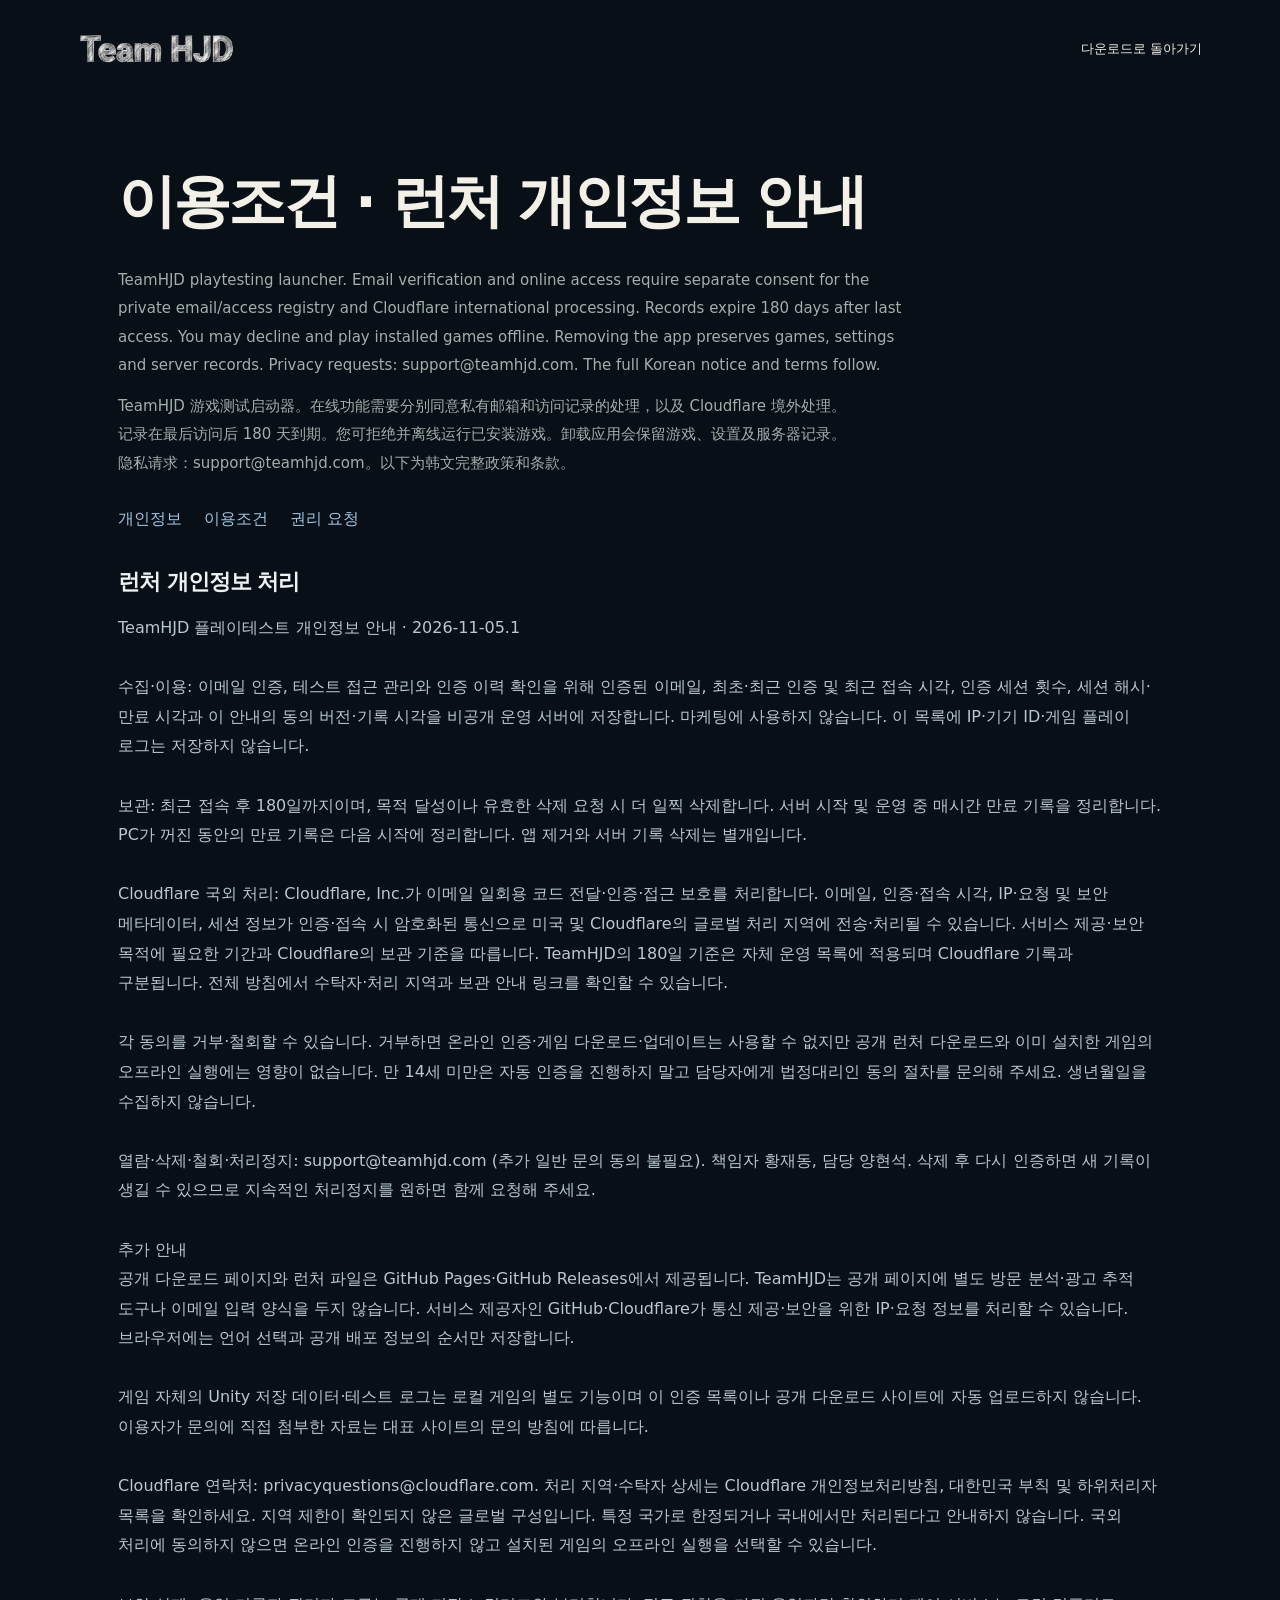
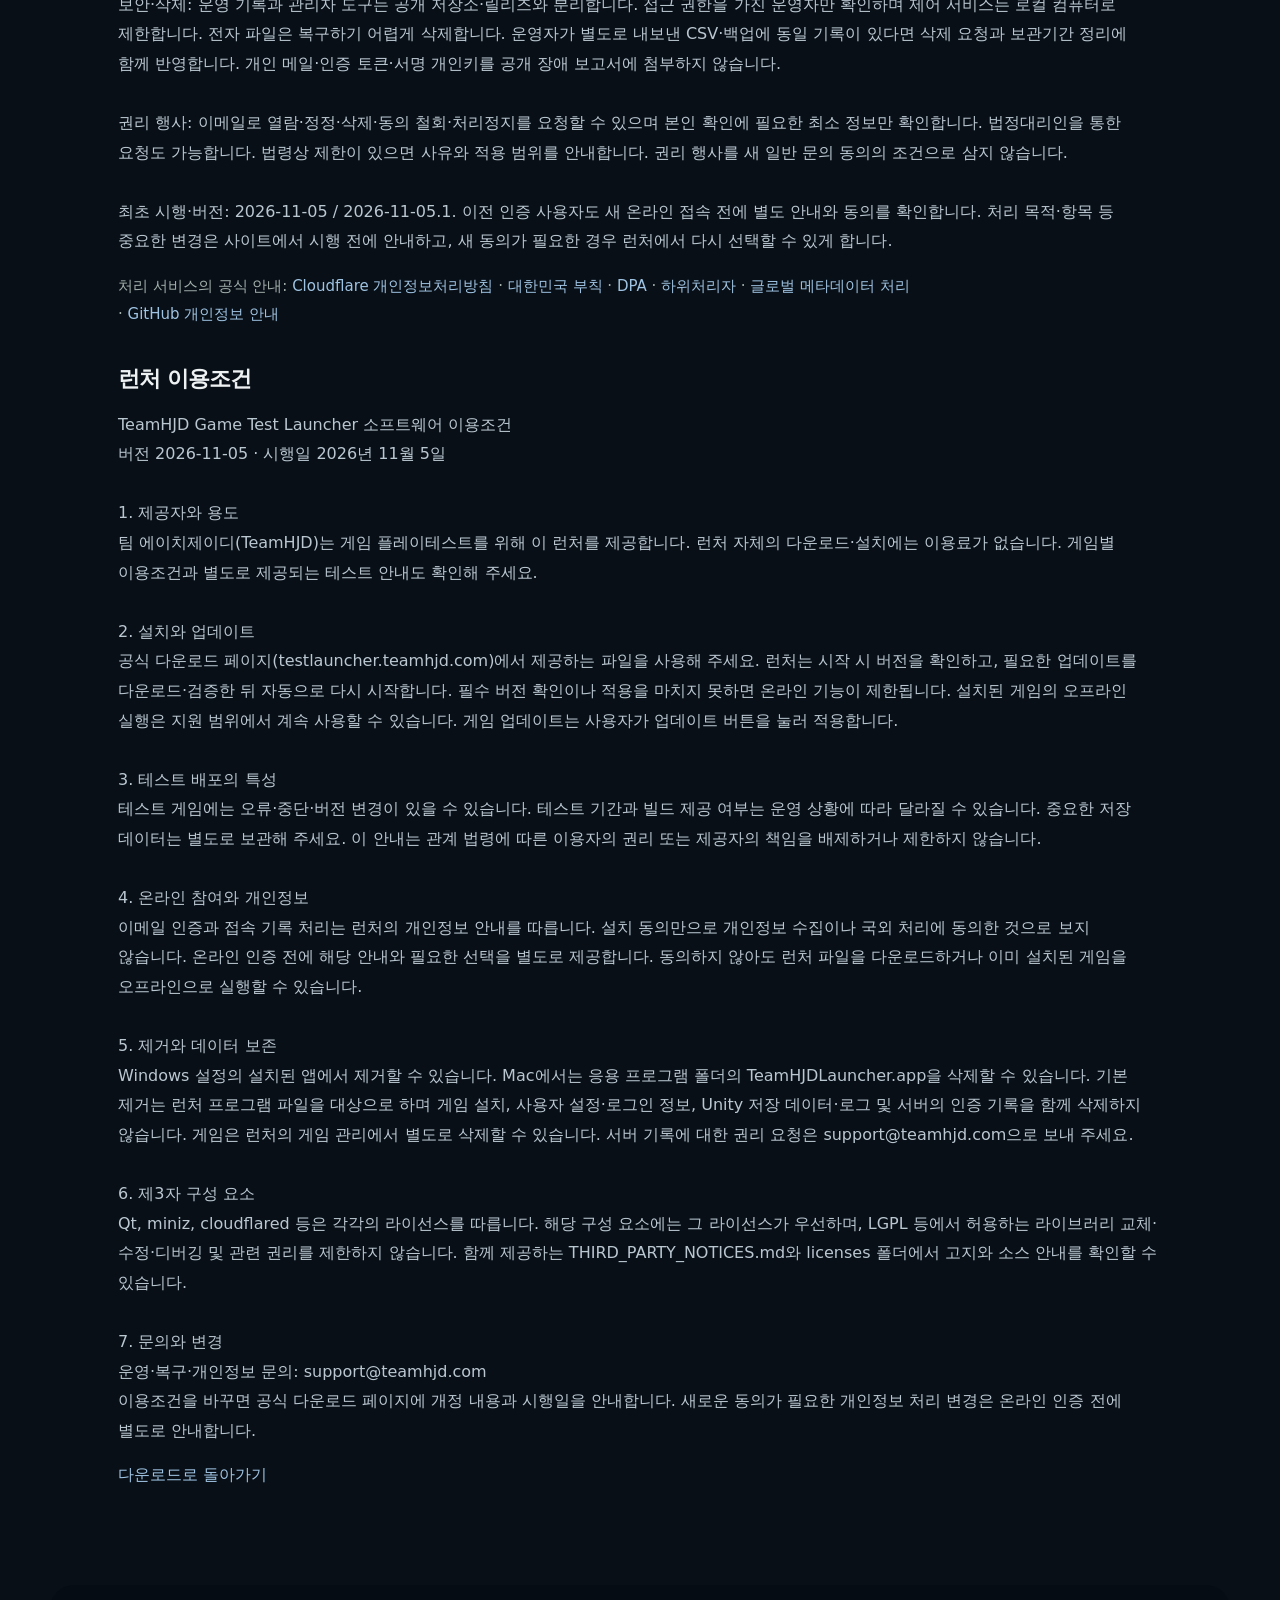
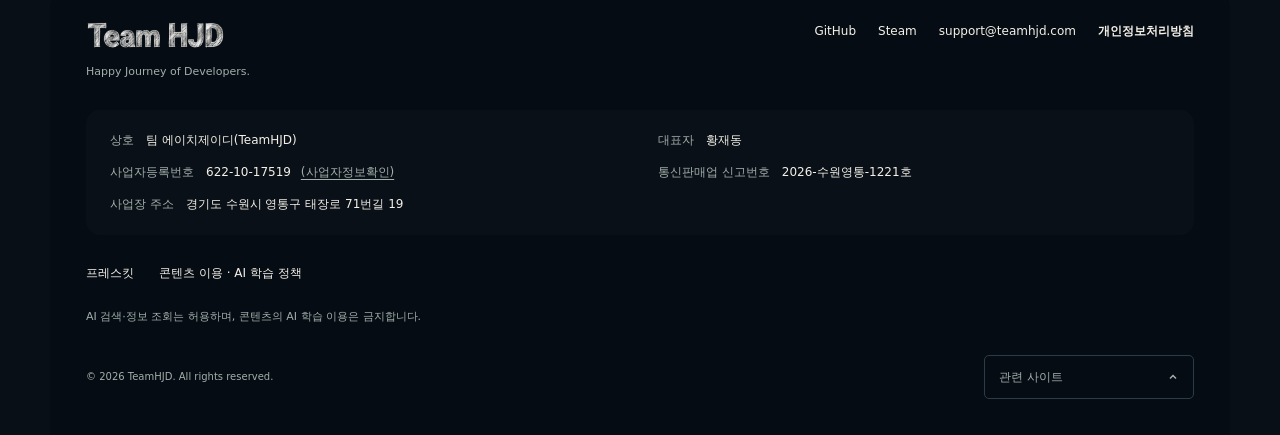
==== website/privacy.html @ 06f8c221 "Publish signed installer feed and setup download site for v0.2.0" ====
<!doctype html>
<html lang="ko"><head><meta charset="utf-8"><meta name="viewport" content="width=device-width,initial-scale=1"><meta name="robots" content="noindex,nofollow"><meta name="referrer" content="no-referrer"><meta http-equiv="Content-Security-Policy" content="default-src 'self'; style-src 'self'; img-src 'self'; base-uri 'none'; form-action 'none'"><title>이용조건 · 런처 개인정보 안내 — TeamHJD</title><link rel="stylesheet" href="styles.css?v=3f28259a296e"><link rel="icon" href="assets/favicons/v1/launcher/favicon.ico"></head><body>
<header class="shell header"><a class="wordmark" href="https://teamhjd.com/"><img src="assets/teamhjd-wordmark.png" alt="TeamHJD" width="486" height="98"></a><a class="public-home" href="index.html">다운로드로 돌아가기</a></header>
<main class="shell legal-page"><h1>이용조건 · 런처 개인정보 안내</h1>
<p class="details" lang="en">TeamHJD playtesting launcher. Email verification and online access require separate consent for the private email/access registry and Cloudflare international processing. Records expire 180 days after last access. You may decline and play installed games offline. Removing the app preserves games, settings and server records. Privacy requests: support@teamhjd.com. The full Korean notice and terms follow.</p>
<p class="details" lang="zh-CN">TeamHJD 游戏测试启动器。在线功能需要分别同意私有邮箱和访问记录的处理，以及 Cloudflare 境外处理。记录在最后访问后 180 天到期。您可拒绝并离线运行已安装游戏。卸载应用会保留游戏、设置及服务器记录。隐私请求：support@teamhjd.com。以下为韩文完整政策和条款。</p>
<nav class="policy-navigation"><a href="#privacy">개인정보</a><a href="#terms">이용조건</a><a href="mailto:support@teamhjd.com">권리 요청</a></nav>
<section id="privacy"><h2>런처 개인정보 처리</h2><pre class="legal-text">TeamHJD 플레이테스트 개인정보 안내 · 2026-11-05.1

수집·이용: 이메일 인증, 테스트 접근 관리와 인증 이력 확인을 위해 인증된 이메일, 최초·최근 인증 및 최근 접속 시각, 인증 세션 횟수, 세션 해시·만료 시각과 이 안내의 동의 버전·기록 시각을 비공개 운영 서버에 저장합니다. 마케팅에 사용하지 않습니다. 이 목록에 IP·기기 ID·게임 플레이 로그는 저장하지 않습니다.

보관: 최근 접속 후 180일까지이며, 목적 달성이나 유효한 삭제 요청 시 더 일찍 삭제합니다. 서버 시작 및 운영 중 매시간 만료 기록을 정리합니다. PC가 꺼진 동안의 만료 기록은 다음 시작에 정리합니다. 앱 제거와 서버 기록 삭제는 별개입니다.

Cloudflare 국외 처리: Cloudflare, Inc.가 이메일 일회용 코드 전달·인증·접근 보호를 처리합니다. 이메일, 인증·접속 시각, IP·요청 및 보안 메타데이터, 세션 정보가 인증·접속 시 암호화된 통신으로 미국 및 Cloudflare의 글로벌 처리 지역에 전송·처리될 수 있습니다. 서비스 제공·보안 목적에 필요한 기간과 Cloudflare의 보관 기준을 따릅니다. TeamHJD의 180일 기준은 자체 운영 목록에 적용되며 Cloudflare 기록과 구분됩니다. 전체 방침에서 수탁자·처리 지역과 보관 안내 링크를 확인할 수 있습니다.

각 동의를 거부·철회할 수 있습니다. 거부하면 온라인 인증·게임 다운로드·업데이트는 사용할 수 없지만 공개 런처 다운로드와 이미 설치한 게임의 오프라인 실행에는 영향이 없습니다. 만 14세 미만은 자동 인증을 진행하지 말고 담당자에게 법정대리인 동의 절차를 문의해 주세요. 생년월일을 수집하지 않습니다.

열람·삭제·철회·처리정지: support@teamhjd.com (추가 일반 문의 동의 불필요). 책임자 황재동, 담당 양현석. 삭제 후 다시 인증하면 새 기록이 생길 수 있으므로 지속적인 처리정지를 원하면 함께 요청해 주세요.

추가 안내
공개 다운로드 페이지와 런처 파일은 GitHub Pages·GitHub Releases에서 제공됩니다. TeamHJD는 공개 페이지에 별도 방문 분석·광고 추적 도구나 이메일 입력 양식을 두지 않습니다. 서비스 제공자인 GitHub·Cloudflare가 통신 제공·보안을 위한 IP·요청 정보를 처리할 수 있습니다. 브라우저에는 언어 선택과 공개 배포 정보의 순서만 저장합니다.

게임 자체의 Unity 저장 데이터·테스트 로그는 로컬 게임의 별도 기능이며 이 인증 목록이나 공개 다운로드 사이트에 자동 업로드하지 않습니다. 이용자가 문의에 직접 첨부한 자료는 대표 사이트의 문의 방침에 따릅니다.

Cloudflare 연락처: privacyquestions@cloudflare.com. 처리 지역·수탁자 상세는 Cloudflare 개인정보처리방침, 대한민국 부칙 및 하위처리자 목록을 확인하세요. 지역 제한이 확인되지 않은 글로벌 구성입니다. 특정 국가로 한정되거나 국내에서만 처리된다고 안내하지 않습니다. 국외 처리에 동의하지 않으면 온라인 인증을 진행하지 않고 설치된 게임의 오프라인 실행을 선택할 수 있습니다.

보안·삭제: 운영 기록과 관리자 도구는 공개 저장소·릴리즈와 분리합니다. 접근 권한을 가진 운영자만 확인하며 제어 서비스는 로컬 컴퓨터로 제한합니다. 전자 파일은 복구하기 어렵게 삭제합니다. 운영자가 별도로 내보낸 CSV·백업에 동일 기록이 있다면 삭제 요청과 보관기간 정리에 함께 반영합니다. 개인 메일·인증 토큰·서명 개인키를 공개 장애 보고서에 첨부하지 않습니다.

권리 행사: 이메일로 열람·정정·삭제·동의 철회·처리정지를 요청할 수 있으며 본인 확인에 필요한 최소 정보만 확인합니다. 법정대리인을 통한 요청도 가능합니다. 법령상 제한이 있으면 사유와 적용 범위를 안내합니다. 권리 행사를 새 일반 문의 동의의 조건으로 삼지 않습니다.

최초 시행·버전: 2026-11-05 / 2026-11-05.1. 이전 인증 사용자도 새 온라인 접속 전에 별도 안내와 동의를 확인합니다. 처리 목적·항목 등 중요한 변경은 사이트에서 시행 전에 안내하고, 새 동의가 필요한 경우 런처에서 다시 선택할 수 있게 합니다.
</pre>
<p class="details">처리 서비스의 공식 안내: <a href="https://www.cloudflare.com/privacypolicy/">Cloudflare 개인정보처리방침</a> · <a href="https://www.cloudflare.com/privacypolicy/southkorea-addendum/">대한민국 부칙</a> · <a href="https://www.cloudflare.com/cloudflare-customer-dpa/">DPA</a> · <a href="https://www.cloudflare.com/privacypolicy/subprocessors/">하위처리자</a> · <a href="https://developers.cloudflare.com/data-localization/metadata-boundary/">글로벌 메타데이터 처리</a> · <a href="https://docs.github.com/en/site-policy/privacy-policies/github-general-privacy-statement">GitHub 개인정보 안내</a></p></section>
<section id="terms"><h2>런처 이용조건</h2><pre class="legal-text">TeamHJD Game Test Launcher 소프트웨어 이용조건
버전 2026-11-05 · 시행일 2026년 11월 5일

1. 제공자와 용도
팀 에이치제이디(TeamHJD)는 게임 플레이테스트를 위해 이 런처를 제공합니다. 런처 자체의 다운로드·설치에는 이용료가 없습니다. 게임별 이용조건과 별도로 제공되는 테스트 안내도 확인해 주세요.

2. 설치와 업데이트
공식 다운로드 페이지(testlauncher.teamhjd.com)에서 제공하는 파일을 사용해 주세요. 런처는 시작 시 버전을 확인하고, 필요한 업데이트를 다운로드·검증한 뒤 자동으로 다시 시작합니다. 필수 버전 확인이나 적용을 마치지 못하면 온라인 기능이 제한됩니다. 설치된 게임의 오프라인 실행은 지원 범위에서 계속 사용할 수 있습니다. 게임 업데이트는 사용자가 업데이트 버튼을 눌러 적용합니다.

3. 테스트 배포의 특성
테스트 게임에는 오류·중단·버전 변경이 있을 수 있습니다. 테스트 기간과 빌드 제공 여부는 운영 상황에 따라 달라질 수 있습니다. 중요한 저장 데이터는 별도로 보관해 주세요. 이 안내는 관계 법령에 따른 이용자의 권리 또는 제공자의 책임을 배제하거나 제한하지 않습니다.

4. 온라인 참여와 개인정보
이메일 인증과 접속 기록 처리는 런처의 개인정보 안내를 따릅니다. 설치 동의만으로 개인정보 수집이나 국외 처리에 동의한 것으로 보지 않습니다. 온라인 인증 전에 해당 안내와 필요한 선택을 별도로 제공합니다. 동의하지 않아도 런처 파일을 다운로드하거나 이미 설치된 게임을 오프라인으로 실행할 수 있습니다.

5. 제거와 데이터 보존
Windows 설정의 설치된 앱에서 제거할 수 있습니다. Mac에서는 응용 프로그램 폴더의 TeamHJDLauncher.app을 삭제할 수 있습니다. 기본 제거는 런처 프로그램 파일을 대상으로 하며 게임 설치, 사용자 설정·로그인 정보, Unity 저장 데이터·로그 및 서버의 인증 기록을 함께 삭제하지 않습니다. 게임은 런처의 게임 관리에서 별도로 삭제할 수 있습니다. 서버 기록에 대한 권리 요청은 support@teamhjd.com으로 보내 주세요.

6. 제3자 구성 요소
Qt, miniz, cloudflared 등은 각각의 라이선스를 따릅니다. 해당 구성 요소에는 그 라이선스가 우선하며, LGPL 등에서 허용하는 라이브러리 교체·수정·디버깅 및 관련 권리를 제한하지 않습니다. 함께 제공하는 THIRD_PARTY_NOTICES.md와 licenses 폴더에서 고지와 소스 안내를 확인할 수 있습니다.

7. 문의와 변경
운영·복구·개인정보 문의: support@teamhjd.com
이용조건을 바꾸면 공식 다운로드 페이지에 개정 내용과 시행일을 안내합니다. 새로운 동의가 필요한 개인정보 처리 변경은 온라인 인증 전에 별도로 안내합니다.
</pre></section>
<p><a href="index.html">다운로드로 돌아가기</a></p></main>
  <footer class="shell footer">
    <div class="footer-brand"><a class="wordmark" href="https://teamhjd.com/#home"><img src="assets/teamhjd-wordmark.png" width="486" height="98" alt="TeamHJD"></a><p class="footer-tagline">Happy Journey of Developers.</p></div>
    <nav class="footer-links" aria-label="하단 메뉴"><a href="https://github.com/Team-HJD-21">GitHub</a><a href="https://store.steampowered.com/app/4336820/The_Developer/">Steam</a><a href="https://teamhjd.com/privacy/index.html#email">support@teamhjd.com</a><a class="footer-privacy" href="https://teamhjd.com/privacy/index.html" data-i18n="privacy">개인정보처리방침</a></nav>
    <dl class="footer-business">
      <div><dt class="footer-name-label" data-i18n="businessName">상호</dt><dd lang="ko">팀 에이치제이디(TeamHJD)</dd></div>
      <div><dt class="footer-owner-label" data-i18n="businessOwner">대표자</dt><dd class="footer-owner-value" data-i18n="ownerValue">황재동</dd></div>
      <div><dt class="footer-registration-label" data-i18n="businessRegistration">사업자등록번호</dt><dd>622-10-17519 <a class="business-info-link" href="https://www.ftc.go.kr/bizCommPop.do?wrkr_no=6221017519" target="_blank" rel="noopener noreferrer" data-i18n="businessVerify">(사업자정보확인)</a></dd></div>
      <div><dt class="footer-commerce-label" data-i18n="businessCommerce">통신판매업 신고번호</dt><dd>2026-수원영통-1221호</dd></div>
      <div><dt class="footer-address-label" data-i18n="businessAddress">사업장 주소</dt><dd lang="ko">경기도 수원시 영통구 태장로 71번길 19</dd></div>
    </dl>
    <div class="footer-policy"><a class="footer-press" href="https://teamhjd.com/press/index.html" data-i18n="press">프레스킷</a><a class="footer-content-policy" href="https://teamhjd.com/content-policy/index.html" data-i18n="contentPolicy">콘텐츠 이용 · AI 학습 정책</a><p class="ai-policy-short" data-i18n="aiPolicy">AI 검색·정보 조회는 허용하며, 콘텐츠의 AI 학습 이용은 금지합니다.</p></div>
    <small class="footer-copyright">© 2026 TeamHJD. All rights reserved.</small>
    <details class="related-sites" id="related-sites">
      <summary><span class="related-sites-label" data-i18n="related">관련 사이트</span><svg class="related-sites-chevron" viewBox="0 0 12 12" fill="none" stroke="currentColor" stroke-width="1.5" aria-hidden="true"><path d="m3 4.5 3 3 3-3"/></svg></summary>
      <ul><li><a class="team-docs-link" href="https://docs.teamhjd.com/" target="_blank" rel="noopener noreferrer" data-i18n="teamDocs">팀 개발 문서</a></li><li><a class="testlauncher-link" href="https://testlauncher.teamhjd.com/" target="_blank" rel="noopener noreferrer">Game Test Launcher</a></li><li><a class="threadle-link" href="https://threadle.teamhjd.com/" target="_blank" rel="noopener noreferrer">Threadle</a></li><li><a class="pixelpin-link" href="https://pixelpin.teamhjd.com/" target="_blank" rel="noopener noreferrer">PixelPin</a></li><li><a class="gambungi-notes-link" href="https://tech.teamhjd.com/" target="_blank" rel="noopener noreferrer">겜붕이의 노트</a></li></ul>
    </details>
  </footer>
</body></html>
---- website/styles.css ----
@charset "UTF-8";
/* Shared format: team-hjd-site 434e60024be1c53d3a508628553b867e7ff13a4e. */
:root{color-scheme:dark;--bg:#080f17;--surface:#13202c;--ink:#f3f0e8;--muted:#a2afab;--line:#2c3b48;--accent:#d9eea6;--max:1180px}
*{box-sizing:border-box}[hidden]{display:none!important}
body{margin:0;min-height:100vh;min-height:100svh;display:flex;flex-direction:column;background:var(--bg);color:var(--ink);font-family:Pretendard,"Noto Sans KR",system-ui,-apple-system,sans-serif;line-height:1.7;word-break:keep-all}
a{color:inherit;text-decoration:none}a:hover{color:var(--accent)}a:focus-visible,button:focus-visible{outline:2px solid var(--accent);outline-offset:6px}::selection{background:var(--accent);color:var(--bg)}
.shell{width:100%;max-width:var(--max);margin-left:auto;margin-right:auto;padding-left:28px;padding-right:28px}
.skip-link{position:absolute;top:12px;left:20px;padding:10px 16px;background:var(--accent);color:var(--bg);transform:translateY(-200%);z-index:20}.skip-link:focus{transform:none}
.header{min-height:98px;padding-top:20px;padding-bottom:20px;display:flex;align-items:center;justify-content:space-between;gap:24px;position:relative;z-index:12}
.wordmark{display:inline-flex;align-items:center;flex-shrink:0}.wordmark img{display:block;width:158px;height:auto}.public-home{margin-left:auto;font-size:13px}
.language-switcher{position:relative;z-index:10;font-size:13px;flex-shrink:0}.language-switcher summary{display:flex;align-items:center;gap:9px;min-height:44px;padding:8px 2px;color:var(--muted);cursor:pointer;list-style:none;transition:color .15s}.language-switcher summary::-webkit-details-marker{display:none}.language-switcher summary:hover,.language-switcher[open] summary{color:var(--accent)}
.language-globe{width:17px;height:17px}.language-chevron{width:12px;height:12px;margin-left:2px;transition:transform .15s}.language-switcher[open] .language-chevron{transform:rotate(180deg)}
.language-list{position:absolute;right:0;top:calc(100% + 8px);width:180px;margin:0;padding:6px;list-style:none;background:var(--surface);border:1px solid var(--line);border-radius:10px;box-shadow:0 12px 32px #0005;z-index:1;pointer-events:auto}.language-list button{display:flex;justify-content:space-between;align-items:center;gap:20px;width:100%;min-height:44px;padding:10px 12px;border:0;border-radius:5px;background:transparent;color:var(--ink);font:inherit;cursor:pointer;text-align:left;touch-action:manipulation}.language-list button:hover{background:#d9eea60b}.language-list button[aria-pressed="true"]{background:#d9eea612;color:var(--accent)}.language-list small{font-size:10px;letter-spacing:1px;color:var(--muted)}.language-list button[aria-pressed="true"] small{color:var(--accent)}.language-switcher summary:focus-visible,.language-list button:focus-visible{outline:2px solid var(--accent);outline-offset:3px}
main.shell{flex:1;max-width:1100px;padding-top:65px;padding-bottom:80px;overflow-wrap:anywhere}
h1{font-size:clamp(37px,4.5vw,60px);letter-spacing:-3px;line-height:1.35;font-weight:650;margin:0 0 25px}h2{font-size:28px;line-height:1.3;font-weight:650;letter-spacing:-1px;margin:0}
.description{max-width:800px;font-size:18px;color:var(--muted);margin:0}.details{max-width:800px;font-size:15px;line-height:1.9;color:var(--muted);margin:12px 0 0}.release-info{display:flex;align-items:center;gap:12px;color:var(--muted);font-size:12px;margin:20px 0 0}#release-version{color:var(--accent)}#release-date:before{content:"·";margin-right:12px}
.download-grid{display:grid;grid-template-columns:1fr 1fr;gap:22px;margin-top:32px}.download-card{min-width:0;display:flex;flex-direction:column;border-radius:22px;background:var(--surface);padding:32px}.platform-requirement{font-size:13px;color:var(--muted);margin:8px 0 26px}
.download-button{display:flex;align-items:center;justify-content:space-between;gap:24px;min-height:50px;padding:13px 23px;border:1px solid transparent;border-radius:5px;background:var(--accent);color:var(--bg);font-size:14px;font-weight:700;transition:background-color .18s ease,box-shadow .18s ease,transform .18s ease}.download-button:hover{background:#e6f5c4;color:var(--bg);transform:translateY(-2px);box-shadow:0 8px 24px #0003}.download-button:active{transform:translateY(1px);background:#c9df94}.download-button:focus-visible{box-shadow:0 0 0 5px #d9eea61a}.download-card>.download-button,.mac-buttons{margin-top:auto}.mac-buttons{display:grid;grid-template-columns:1fr 1fr;gap:10px}.secondary{background:transparent;color:var(--accent);border-color:var(--line)}.secondary:hover{background:#d9eea615;color:var(--accent)}.secondary:active{background:#243b43}
.run-hint{font-size:14px;margin:20px 0 0}.collection-notice{font-size:12px;line-height:1.8;color:var(--muted);margin:7px 0 0}
.faq{margin-top:32px;padding:32px;background:#ffffff03;border-radius:22px}.faq-intro,.faq-trust{max-width:850px;font-size:14px;line-height:1.9;color:var(--muted);margin:16px 0 0}.faq-trust{margin-top:7px;font-size:12px}.faq-list{display:grid;gap:12px;margin-top:24px}.faq-item{border-radius:16px;background:var(--surface);transition:background-color .18s ease,box-shadow .18s ease}.faq-item summary{display:flex;align-items:center;gap:20px;min-height:64px;padding:20px 24px;cursor:pointer;list-style:none;border-radius:16px}.faq-item summary::-webkit-details-marker{display:none}.faq-item summary::marker{content:""}.faq-platform{flex:0 0 76px;font-size:11px;letter-spacing:.2px;color:var(--muted)}.faq-question{flex:1;min-width:0;font-size:15px;line-height:1.7;font-weight:600}
.disclosure-chevron,.related-sites-chevron{display:block;width:12px;height:12px;flex:0 0 12px;transition:transform .18s ease}.faq-item[open]{background:#1b2d3a}.faq-item[open] .disclosure-chevron{transform:rotate(180deg)}.faq-item:focus-within{outline:2px solid var(--accent);outline-offset:4px}.faq-item summary:focus-visible{outline:none}.faq-item summary:active{background:#d9eea610}
.faq-answer{padding:0 24px 24px 120px;font-size:14px;line-height:1.9}.faq-answer ol{margin:0;padding-left:22px}.faq-answer li{padding-left:4px;margin-bottom:10px}.faq-answer li::marker{color:var(--accent);font-weight:600}.faq-answer p{margin:0 0 12px}.faq-answer .faq-note{color:var(--muted);font-size:12px;margin-top:15px}.faq-source{display:inline-flex;align-items:center;min-height:44px;padding:4px 8px;border-radius:8px;color:var(--accent);font-size:12px;transition:background-color .18s ease,color .18s ease}.faq-answer .faq-source{margin:4px 0 0 -8px}.faq-source:hover{background:#d9eea615;color:var(--ink)}
.footer{display:grid;grid-template-columns:minmax(0,1fr) auto;align-items:start;background:#060c13;border-radius:24px 24px 0 0;padding:36px;gap:28px 36px}.footer .footer-brand{display:block;margin:0}.footer .wordmark img{width:140px}.footer .footer-tagline{display:block;margin:5px 0 0;font-size:11px;color:var(--muted)}.footer .footer-links{display:flex;align-items:center;flex-wrap:wrap;justify-content:flex-end;gap:12px 22px;margin:0;font-size:12px;font-weight:400;max-width:100%;overflow-wrap:anywhere}
.footer-business{grid-column:1/-1;display:grid;grid-template-columns:repeat(2,minmax(0,1fr));background:#ffffff04;border-radius:14px;padding:20px 24px;gap:12px 36px;margin:0;font-size:12px;line-height:1.7}.footer-business>div{display:flex;flex-wrap:wrap;gap:4px 12px;min-width:0}.footer-business dt{color:var(--muted)}.footer-business dd{margin:0;overflow-wrap:anywhere;word-break:normal}.business-info-link{margin-left:6px;color:var(--muted);text-decoration:underline;text-underline-offset:3px;white-space:nowrap}.business-info-link:hover{color:var(--accent)}
.footer-policy{grid-column:1/-1;display:flex;flex-wrap:wrap;gap:25px;font-size:12px}.footer .footer-policy p{display:block;flex:0 0 100%;width:100%;margin:0;font-size:11px;color:var(--muted)}.footer .footer-copyright{grid-column:1;margin:0;width:auto;font-size:10px;color:var(--muted);align-self:center}
.related-sites{position:relative;grid-column:2;justify-self:end;width:210px;max-width:100%;z-index:10;font-size:12px;color:var(--muted)}.related-sites summary{display:flex;align-items:center;justify-content:space-between;gap:20px;min-height:44px;padding:9px 14px;border:1px solid var(--line);border-radius:5px;cursor:pointer;list-style:none}.related-sites summary::-webkit-details-marker{display:none}.related-sites summary:hover,.related-sites[open] summary{color:var(--accent);border-color:var(--accent)}.related-sites-chevron{transform:rotate(180deg)}.related-sites[open] .related-sites-chevron{transform:rotate(0deg)}.related-sites ul{position:absolute;bottom:calc(100% + 8px);right:0;width:100%;margin:0;padding:6px;list-style:none;background:var(--surface);border:1px solid var(--line);border-radius:6px;box-shadow:0 8px 24px #0005}.related-sites a{display:flex;align-items:center;justify-content:space-between;gap:10px;min-height:44px;padding:10px;color:var(--ink);border-radius:3px;transition:background-color .18s ease,box-shadow .18s ease,transform .18s ease}.related-sites a:hover{color:var(--accent);background:#d9eea615}.related-sites summary:focus-visible{outline:2px solid var(--accent);outline-offset:3px}.footer .footer-privacy{font-weight:650;color:var(--ink)}
html[lang="en"] h1{font-size:clamp(35px,4vw,54px);letter-spacing:-2px}html[lang="zh-CN"] h1{letter-spacing:0}html[lang="zh-CN"] body{word-break:normal}
@media(hover:hover){.faq-item:hover{background:#1b2d3a;box-shadow:0 8px 24px #0002}}
@media(max-width:900px){.mac-buttons{grid-template-columns:1fr}}
@media(max-width:600px){.shell{padding-left:22px;padding-right:22px}.header{min-height:80px;padding-top:18px;padding-bottom:18px;gap:14px;flex-wrap:wrap}.wordmark img{width:132px}.public-home{font-size:12px}.header .wordmark{order:0}.language-switcher{margin-left:auto}main.shell{padding-top:38px;padding-bottom:55px}h1,html[lang="en"] h1{font-size:36px;letter-spacing:-1.5px}.description{font-size:16px}.download-grid{grid-template-columns:1fr;gap:20px;margin-top:28px}.download-card{padding:24px 20px;border-radius:18px}.mac-buttons{grid-template-columns:1fr 1fr}.faq{padding:24px 20px;margin-top:20px;border-radius:18px}.faq-item summary{gap:10px;flex-wrap:wrap;padding:18px 20px}.faq-platform{flex:0 0 calc(100% - 22px)}.faq-question{flex-basis:calc(100% - 22px);order:2;font-size:14px}.faq-item summary .disclosure-chevron{margin-left:auto;order:3}.faq-answer{padding:0 20px 20px}.faq-answer ol{padding-left:20px}.footer{grid-template-columns:minmax(0,1fr);gap:20px;padding:28px 22px;border-radius:22px 22px 0 0}.footer .footer-links{justify-content:flex-start;gap:12px 20px}.footer-business{grid-template-columns:minmax(0,1fr);padding:18px;gap:14px}.footer-policy,.related-sites,.footer .footer-copyright{grid-column:1}.related-sites{justify-self:start}}
@media(max-width:380px){.mac-buttons{grid-template-columns:1fr}.public-home{order:3;flex-basis:100%;margin:0}.header .language-switcher{order:2}.header .wordmark{order:1}}
@media(prefers-reduced-motion:reduce){.download-button,.faq-item,.faq-source,.related-sites a{transition:none;transform:none}.language-chevron,.related-sites-chevron,.disclosure-chevron{transition:none}}

.legal-page {padding-bottom:48px}.legal-page section {margin-top:36px}.legal-page h2 {font-size:22px;color:#eef1f2}.legal-text {white-space:pre-wrap;font:inherit;line-height:1.85;color:#bac7d1;overflow-wrap:anywhere}.policy-navigation {display:flex;flex-wrap:wrap;gap:22px;margin:28px 0}.legal-page a {color:#9fc3e2}
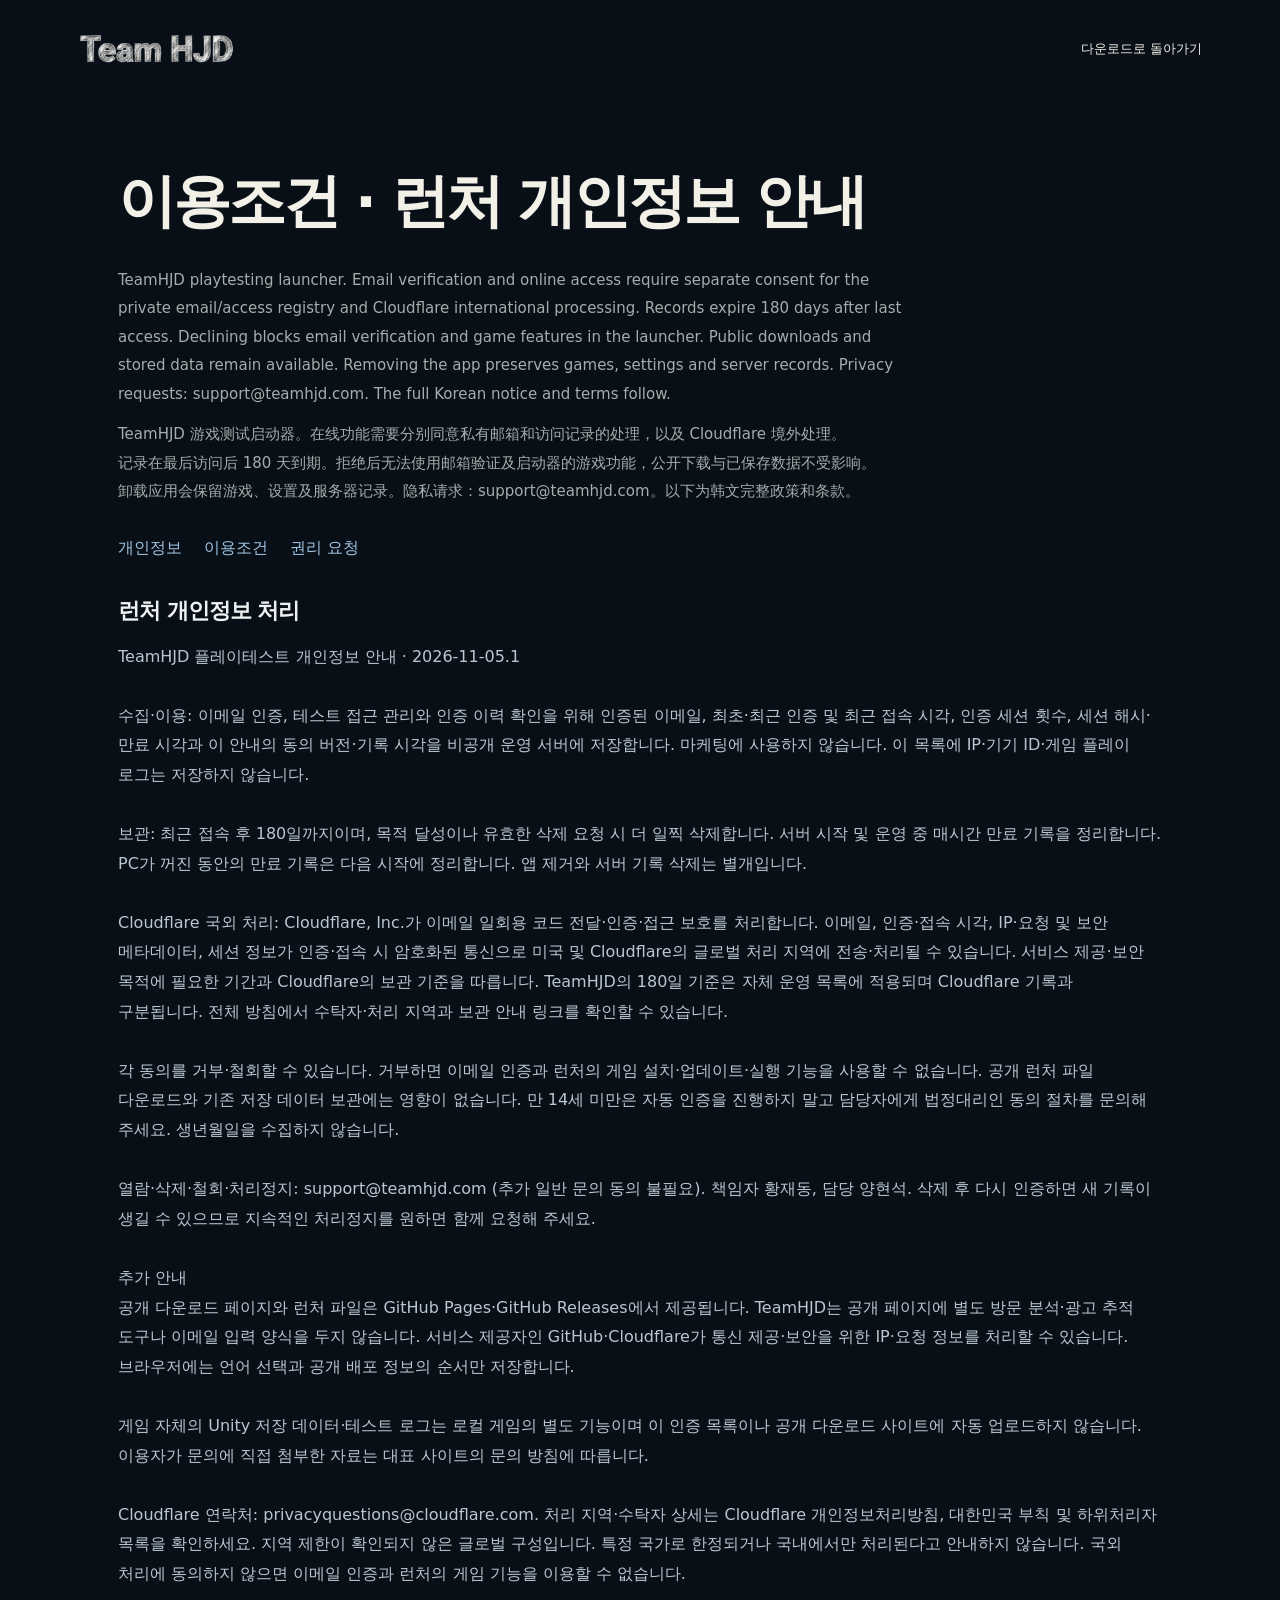
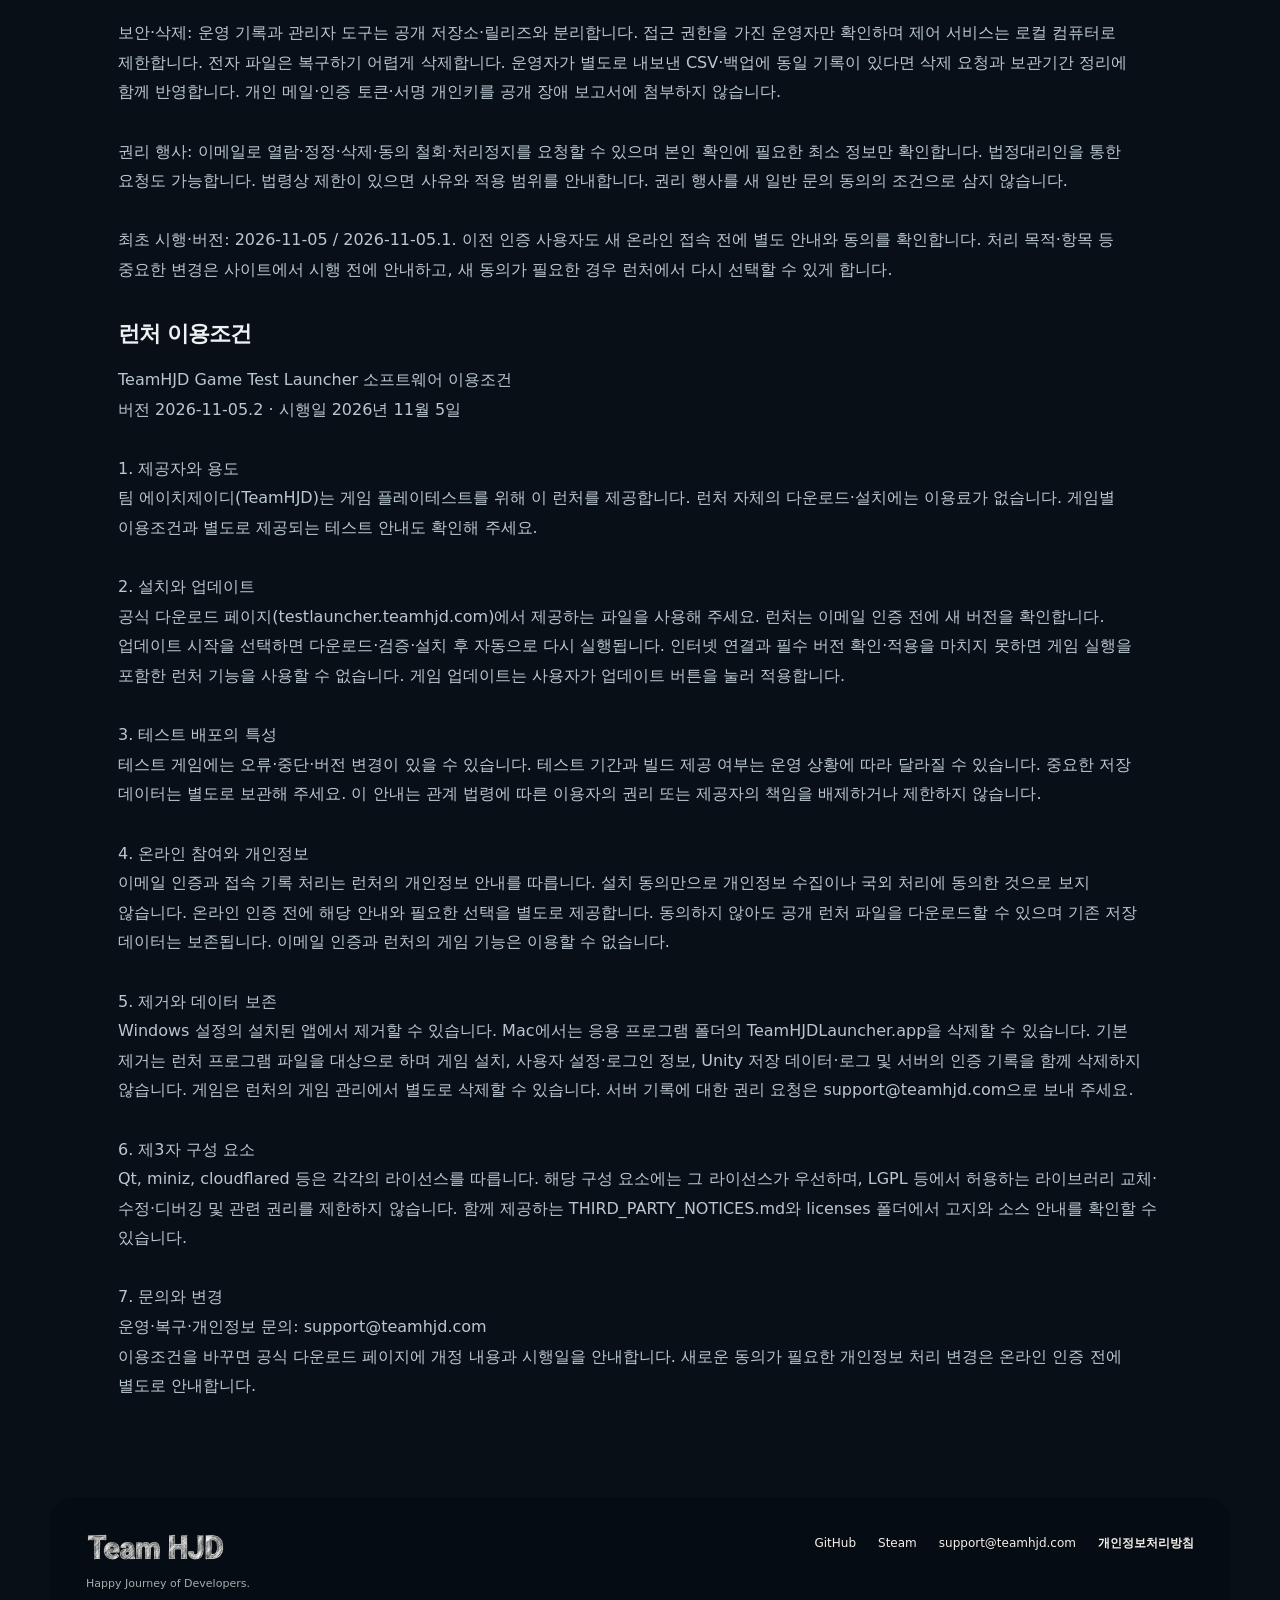
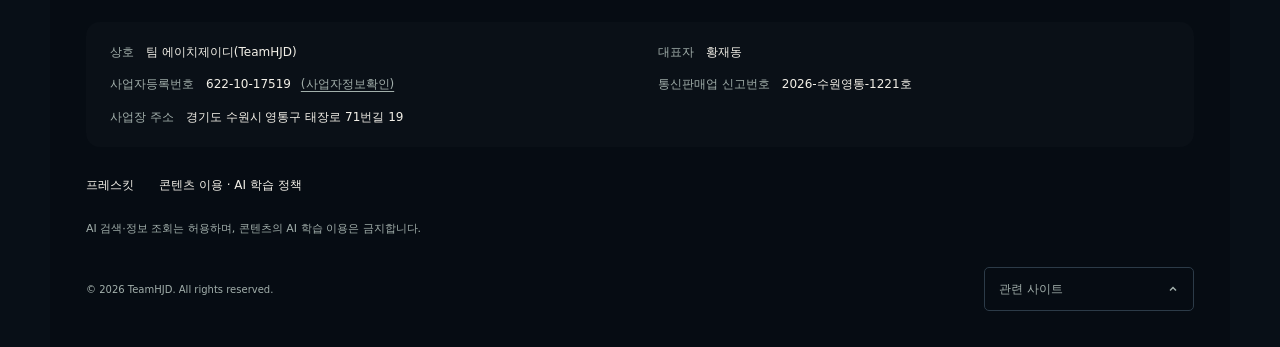
==== commit 72a6bfd1: "Require update approval and connectivity; fix exited installer parent identity" ====
--- a/website/privacy.html
+++ b/website/privacy.html
@@ -1,9 +1,9 @@
 <!doctype html>
-<html lang="ko"><head><meta charset="utf-8"><meta name="viewport" content="width=device-width,initial-scale=1"><meta name="robots" content="noindex,nofollow"><meta name="referrer" content="no-referrer"><meta http-equiv="Content-Security-Policy" content="default-src 'self'; style-src 'self'; img-src 'self'; base-uri 'none'; form-action 'none'"><title>이용조건 · 런처 개인정보 안내 — TeamHJD</title><link rel="stylesheet" href="styles.css?v=3f28259a296e"><link rel="icon" href="assets/favicons/v1/launcher/favicon.ico"></head><body>
+<html lang="ko"><head><meta charset="utf-8"><meta name="viewport" content="width=device-width,initial-scale=1"><meta name="robots" content="noindex,nofollow"><meta name="referrer" content="no-referrer"><meta http-equiv="Content-Security-Policy" content="default-src 'self'; style-src 'self'; img-src 'self'; base-uri 'none'; form-action 'none'"><title>이용조건 · 런처 개인정보 안내 — TeamHJD</title><link rel="stylesheet" href="styles.css?v=dc9a35fb83fb"><link rel="icon" href="assets/favicons/v1/launcher/favicon.ico"></head><body>
 <header class="shell header"><a class="wordmark" href="https://teamhjd.com/"><img src="assets/teamhjd-wordmark.png" alt="TeamHJD" width="486" height="98"></a><a class="public-home" href="index.html">다운로드로 돌아가기</a></header>
 <main class="shell legal-page"><h1>이용조건 · 런처 개인정보 안내</h1>
-<p class="details" lang="en">TeamHJD playtesting launcher. Email verification and online access require separate consent for the private email/access registry and Cloudflare international processing. Records expire 180 days after last access. You may decline and play installed games offline. Removing the app preserves games, settings and server records. Privacy requests: support@teamhjd.com. The full Korean notice and terms follow.</p>
-<p class="details" lang="zh-CN">TeamHJD 游戏测试启动器。在线功能需要分别同意私有邮箱和访问记录的处理，以及 Cloudflare 境外处理。记录在最后访问后 180 天到期。您可拒绝并离线运行已安装游戏。卸载应用会保留游戏、设置及服务器记录。隐私请求：support@teamhjd.com。以下为韩文完整政策和条款。</p>
+<p class="details" lang="en">TeamHJD playtesting launcher. Email verification and online access require separate consent for the private email/access registry and Cloudflare international processing. Records expire 180 days after last access. Declining blocks email verification and game features in the launcher. Public downloads and stored data remain available. Removing the app preserves games, settings and server records. Privacy requests: support@teamhjd.com. The full Korean notice and terms follow.</p>
+<p class="details" lang="zh-CN">TeamHJD 游戏测试启动器。在线功能需要分别同意私有邮箱和访问记录的处理，以及 Cloudflare 境外处理。记录在最后访问后 180 天到期。拒绝后无法使用邮箱验证及启动器的游戏功能，公开下载与已保存数据不受影响。卸载应用会保留游戏、设置及服务器记录。隐私请求：support@teamhjd.com。以下为韩文完整政策和条款。</p>
 <nav class="policy-navigation"><a href="#privacy">개인정보</a><a href="#terms">이용조건</a><a href="mailto:support@teamhjd.com">권리 요청</a></nav>
 <section id="privacy"><h2>런처 개인정보 처리</h2><pre class="legal-text">TeamHJD 플레이테스트 개인정보 안내 · 2026-11-05.1
 
@@ -13,7 +13,7 @@
 
 Cloudflare 국외 처리: Cloudflare, Inc.가 이메일 일회용 코드 전달·인증·접근 보호를 처리합니다. 이메일, 인증·접속 시각, IP·요청 및 보안 메타데이터, 세션 정보가 인증·접속 시 암호화된 통신으로 미국 및 Cloudflare의 글로벌 처리 지역에 전송·처리될 수 있습니다. 서비스 제공·보안 목적에 필요한 기간과 Cloudflare의 보관 기준을 따릅니다. TeamHJD의 180일 기준은 자체 운영 목록에 적용되며 Cloudflare 기록과 구분됩니다. 전체 방침에서 수탁자·처리 지역과 보관 안내 링크를 확인할 수 있습니다.
 
-각 동의를 거부·철회할 수 있습니다. 거부하면 온라인 인증·게임 다운로드·업데이트는 사용할 수 없지만 공개 런처 다운로드와 이미 설치한 게임의 오프라인 실행에는 영향이 없습니다. 만 14세 미만은 자동 인증을 진행하지 말고 담당자에게 법정대리인 동의 절차를 문의해 주세요. 생년월일을 수집하지 않습니다.
+각 동의를 거부·철회할 수 있습니다. 거부하면 이메일 인증과 런처의 게임 설치·업데이트·실행 기능을 사용할 수 없습니다. 공개 런처 파일 다운로드와 기존 저장 데이터 보관에는 영향이 없습니다. 만 14세 미만은 자동 인증을 진행하지 말고 담당자에게 법정대리인 동의 절차를 문의해 주세요. 생년월일을 수집하지 않습니다.
 
 열람·삭제·철회·처리정지: support@teamhjd.com (추가 일반 문의 동의 불필요). 책임자 황재동, 담당 양현석. 삭제 후 다시 인증하면 새 기록이 생길 수 있으므로 지속적인 처리정지를 원하면 함께 요청해 주세요.
 
@@ -22,29 +22,28 @@
 
 게임 자체의 Unity 저장 데이터·테스트 로그는 로컬 게임의 별도 기능이며 이 인증 목록이나 공개 다운로드 사이트에 자동 업로드하지 않습니다. 이용자가 문의에 직접 첨부한 자료는 대표 사이트의 문의 방침에 따릅니다.
 
-Cloudflare 연락처: privacyquestions@cloudflare.com. 처리 지역·수탁자 상세는 Cloudflare 개인정보처리방침, 대한민국 부칙 및 하위처리자 목록을 확인하세요. 지역 제한이 확인되지 않은 글로벌 구성입니다. 특정 국가로 한정되거나 국내에서만 처리된다고 안내하지 않습니다. 국외 처리에 동의하지 않으면 온라인 인증을 진행하지 않고 설치된 게임의 오프라인 실행을 선택할 수 있습니다.
+Cloudflare 연락처: privacyquestions@cloudflare.com. 처리 지역·수탁자 상세는 Cloudflare 개인정보처리방침, 대한민국 부칙 및 하위처리자 목록을 확인하세요. 지역 제한이 확인되지 않은 글로벌 구성입니다. 특정 국가로 한정되거나 국내에서만 처리된다고 안내하지 않습니다. 국외 처리에 동의하지 않으면 이메일 인증과 런처의 게임 기능을 이용할 수 없습니다.
 
 보안·삭제: 운영 기록과 관리자 도구는 공개 저장소·릴리즈와 분리합니다. 접근 권한을 가진 운영자만 확인하며 제어 서비스는 로컬 컴퓨터로 제한합니다. 전자 파일은 복구하기 어렵게 삭제합니다. 운영자가 별도로 내보낸 CSV·백업에 동일 기록이 있다면 삭제 요청과 보관기간 정리에 함께 반영합니다. 개인 메일·인증 토큰·서명 개인키를 공개 장애 보고서에 첨부하지 않습니다.
 
 권리 행사: 이메일로 열람·정정·삭제·동의 철회·처리정지를 요청할 수 있으며 본인 확인에 필요한 최소 정보만 확인합니다. 법정대리인을 통한 요청도 가능합니다. 법령상 제한이 있으면 사유와 적용 범위를 안내합니다. 권리 행사를 새 일반 문의 동의의 조건으로 삼지 않습니다.
 
 최초 시행·버전: 2026-11-05 / 2026-11-05.1. 이전 인증 사용자도 새 온라인 접속 전에 별도 안내와 동의를 확인합니다. 처리 목적·항목 등 중요한 변경은 사이트에서 시행 전에 안내하고, 새 동의가 필요한 경우 런처에서 다시 선택할 수 있게 합니다.
-</pre>
-<p class="details">처리 서비스의 공식 안내: <a href="https://www.cloudflare.com/privacypolicy/">Cloudflare 개인정보처리방침</a> · <a href="https://www.cloudflare.com/privacypolicy/southkorea-addendum/">대한민국 부칙</a> · <a href="https://www.cloudflare.com/cloudflare-customer-dpa/">DPA</a> · <a href="https://www.cloudflare.com/privacypolicy/subprocessors/">하위처리자</a> · <a href="https://developers.cloudflare.com/data-localization/metadata-boundary/">글로벌 메타데이터 처리</a> · <a href="https://docs.github.com/en/site-policy/privacy-policies/github-general-privacy-statement">GitHub 개인정보 안내</a></p></section>
+</pre></section>
 <section id="terms"><h2>런처 이용조건</h2><pre class="legal-text">TeamHJD Game Test Launcher 소프트웨어 이용조건
-버전 2026-11-05 · 시행일 2026년 11월 5일
+버전 2026-11-05.2 · 시행일 2026년 11월 5일
 
 1. 제공자와 용도
 팀 에이치제이디(TeamHJD)는 게임 플레이테스트를 위해 이 런처를 제공합니다. 런처 자체의 다운로드·설치에는 이용료가 없습니다. 게임별 이용조건과 별도로 제공되는 테스트 안내도 확인해 주세요.
 
 2. 설치와 업데이트
-공식 다운로드 페이지(testlauncher.teamhjd.com)에서 제공하는 파일을 사용해 주세요. 런처는 시작 시 버전을 확인하고, 필요한 업데이트를 다운로드·검증한 뒤 자동으로 다시 시작합니다. 필수 버전 확인이나 적용을 마치지 못하면 온라인 기능이 제한됩니다. 설치된 게임의 오프라인 실행은 지원 범위에서 계속 사용할 수 있습니다. 게임 업데이트는 사용자가 업데이트 버튼을 눌러 적용합니다.
+공식 다운로드 페이지(testlauncher.teamhjd.com)에서 제공하는 파일을 사용해 주세요. 런처는 이메일 인증 전에 새 버전을 확인합니다. 업데이트 시작을 선택하면 다운로드·검증·설치 후 자동으로 다시 실행됩니다. 인터넷 연결과 필수 버전 확인·적용을 마치지 못하면 게임 실행을 포함한 런처 기능을 사용할 수 없습니다. 게임 업데이트는 사용자가 업데이트 버튼을 눌러 적용합니다.
 
 3. 테스트 배포의 특성
 테스트 게임에는 오류·중단·버전 변경이 있을 수 있습니다. 테스트 기간과 빌드 제공 여부는 운영 상황에 따라 달라질 수 있습니다. 중요한 저장 데이터는 별도로 보관해 주세요. 이 안내는 관계 법령에 따른 이용자의 권리 또는 제공자의 책임을 배제하거나 제한하지 않습니다.
 
 4. 온라인 참여와 개인정보
-이메일 인증과 접속 기록 처리는 런처의 개인정보 안내를 따릅니다. 설치 동의만으로 개인정보 수집이나 국외 처리에 동의한 것으로 보지 않습니다. 온라인 인증 전에 해당 안내와 필요한 선택을 별도로 제공합니다. 동의하지 않아도 런처 파일을 다운로드하거나 이미 설치된 게임을 오프라인으로 실행할 수 있습니다.
+이메일 인증과 접속 기록 처리는 런처의 개인정보 안내를 따릅니다. 설치 동의만으로 개인정보 수집이나 국외 처리에 동의한 것으로 보지 않습니다. 온라인 인증 전에 해당 안내와 필요한 선택을 별도로 제공합니다. 동의하지 않아도 공개 런처 파일을 다운로드할 수 있으며 기존 저장 데이터는 보존됩니다. 이메일 인증과 런처의 게임 기능은 이용할 수 없습니다.
 
 5. 제거와 데이터 보존
 Windows 설정의 설치된 앱에서 제거할 수 있습니다. Mac에서는 응용 프로그램 폴더의 TeamHJDLauncher.app을 삭제할 수 있습니다. 기본 제거는 런처 프로그램 파일을 대상으로 하며 게임 설치, 사용자 설정·로그인 정보, Unity 저장 데이터·로그 및 서버의 인증 기록을 함께 삭제하지 않습니다. 게임은 런처의 게임 관리에서 별도로 삭제할 수 있습니다. 서버 기록에 대한 권리 요청은 support@teamhjd.com으로 보내 주세요.
@@ -56,7 +55,7 @@
 운영·복구·개인정보 문의: support@teamhjd.com
 이용조건을 바꾸면 공식 다운로드 페이지에 개정 내용과 시행일을 안내합니다. 새로운 동의가 필요한 개인정보 처리 변경은 온라인 인증 전에 별도로 안내합니다.
 </pre></section>
-<p><a href="index.html">다운로드로 돌아가기</a></p></main>
+</main>
   <footer class="shell footer">
     <div class="footer-brand"><a class="wordmark" href="https://teamhjd.com/#home"><img src="assets/teamhjd-wordmark.png" width="486" height="98" alt="TeamHJD"></a><p class="footer-tagline">Happy Journey of Developers.</p></div>
     <nav class="footer-links" aria-label="하단 메뉴"><a href="https://github.com/Team-HJD-21">GitHub</a><a href="https://store.steampowered.com/app/4336820/The_Developer/">Steam</a><a href="https://teamhjd.com/privacy/index.html#email">support@teamhjd.com</a><a class="footer-privacy" href="https://teamhjd.com/privacy/index.html" data-i18n="privacy">개인정보처리방침</a></nav>
--- a/website/styles.css
+++ b/website/styles.css
@@ -32,3 +32,6 @@
 @media(prefers-reduced-motion:reduce){.download-button,.faq-item,.faq-source,.related-sites a{transition:none;transform:none}.language-chevron,.related-sites-chevron,.disclosure-chevron{transition:none}}
 
 .legal-page {padding-bottom:48px}.legal-page section {margin-top:36px}.legal-page h2 {font-size:22px;color:#eef1f2}.legal-text {white-space:pre-wrap;font:inherit;line-height:1.85;color:#bac7d1;overflow-wrap:anywhere}.policy-navigation {display:flex;flex-wrap:wrap;gap:22px;margin:28px 0}.legal-page a {color:#9fc3e2}
+
+.history-link{margin:20px 0 0;font-size:14px}.history-link a,.history-back,.release-meta a{color:var(--accent);text-decoration:underline;text-underline-offset:4px}.history-back{display:inline-block;margin-bottom:26px;font-size:14px}.release-history{margin-top:40px;max-width:900px}.release-entry{padding:32px 0;border-top:1px solid var(--line);scroll-margin-top:28px}.release-entry h2{font-size:22px;line-height:1.5;overflow-wrap:anywhere}.release-meta{display:flex;flex-wrap:wrap;gap:20px;margin-top:10px;color:var(--muted);font-size:12px}.release-notes{font-size:14px;line-height:1.9;color:var(--muted);overflow-wrap:anywhere;word-break:normal}.release-notes p{margin:20px 0}.release-notes ul{padding-left:22px}.release-notes li{margin:8px 0}.release-notes a{color:var(--accent);text-decoration:underline;text-underline-offset:3px}.release-notes strong{color:var(--ink)}.release-notes code{font:inherit;color:var(--ink)}
+@media(max-width:600px){.release-entry{padding:26px 0}.release-entry h2{font-size:19px}.release-history{margin-top:30px}}
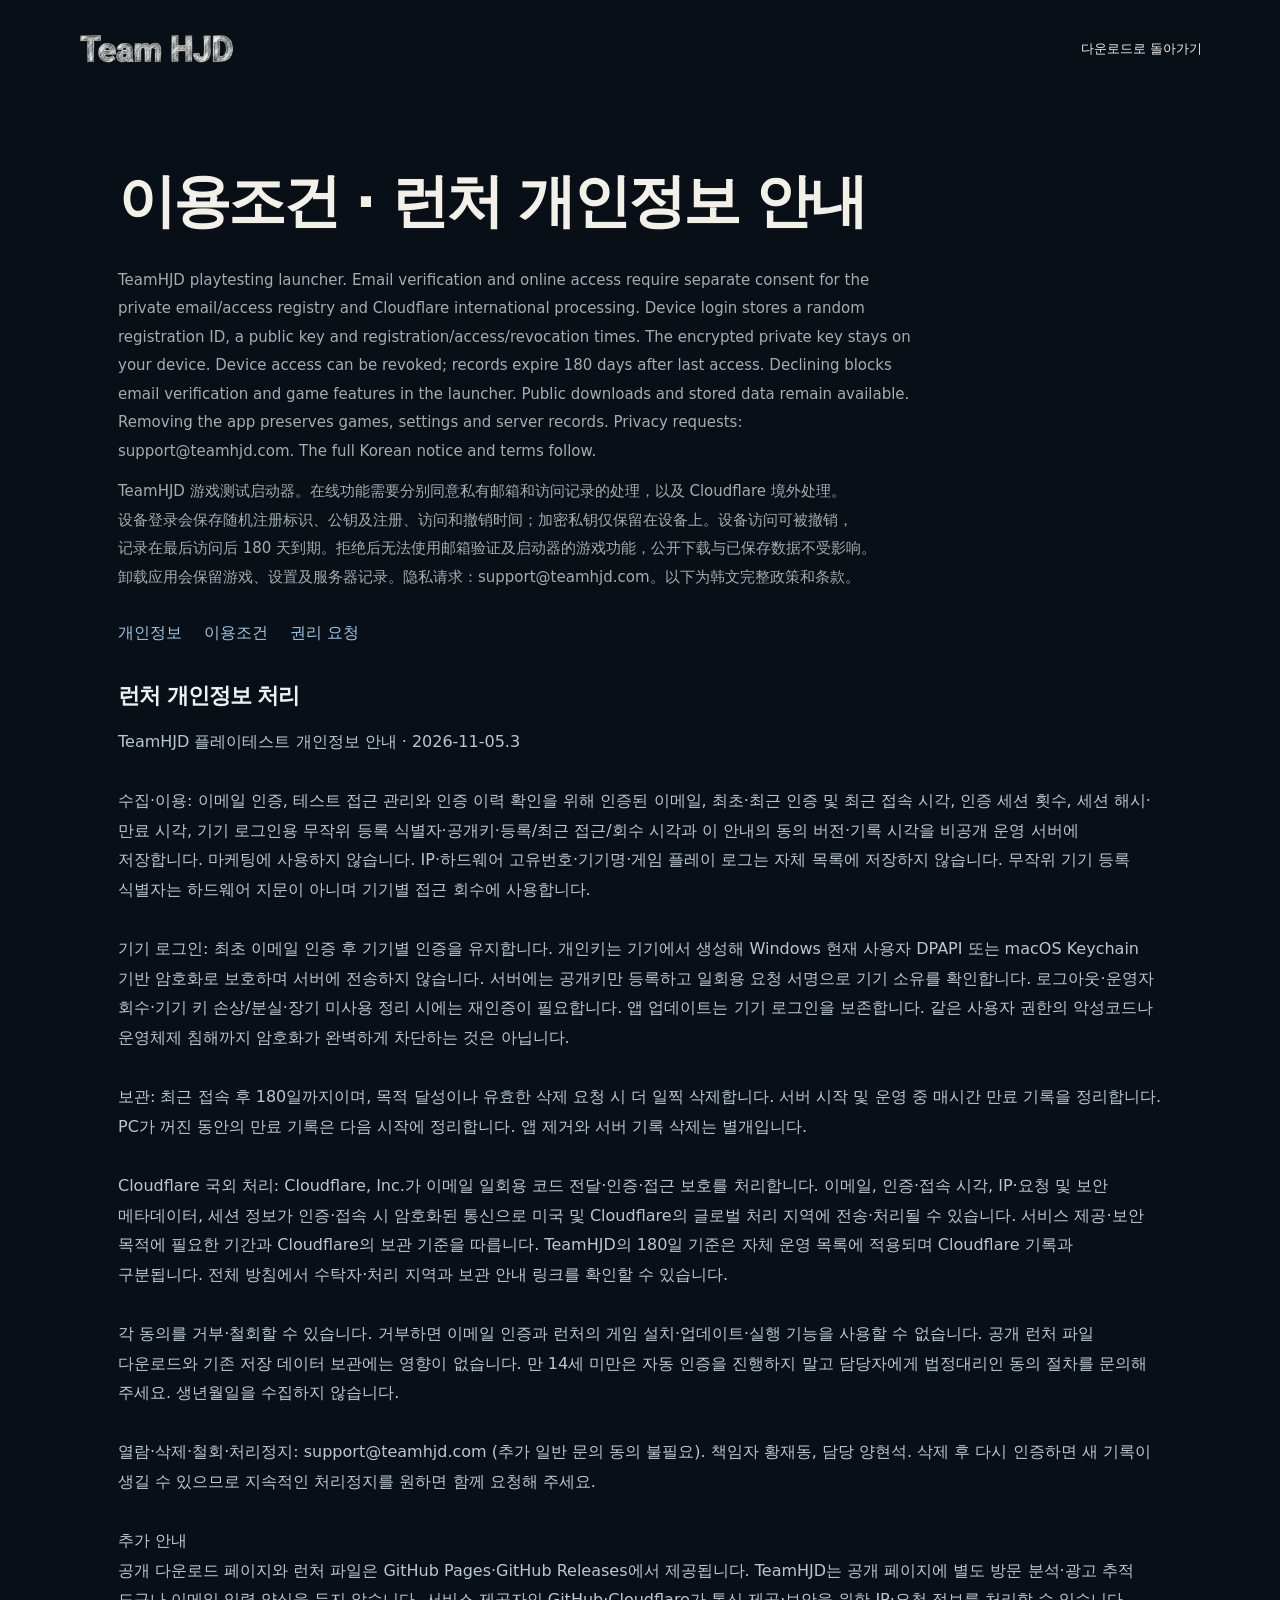
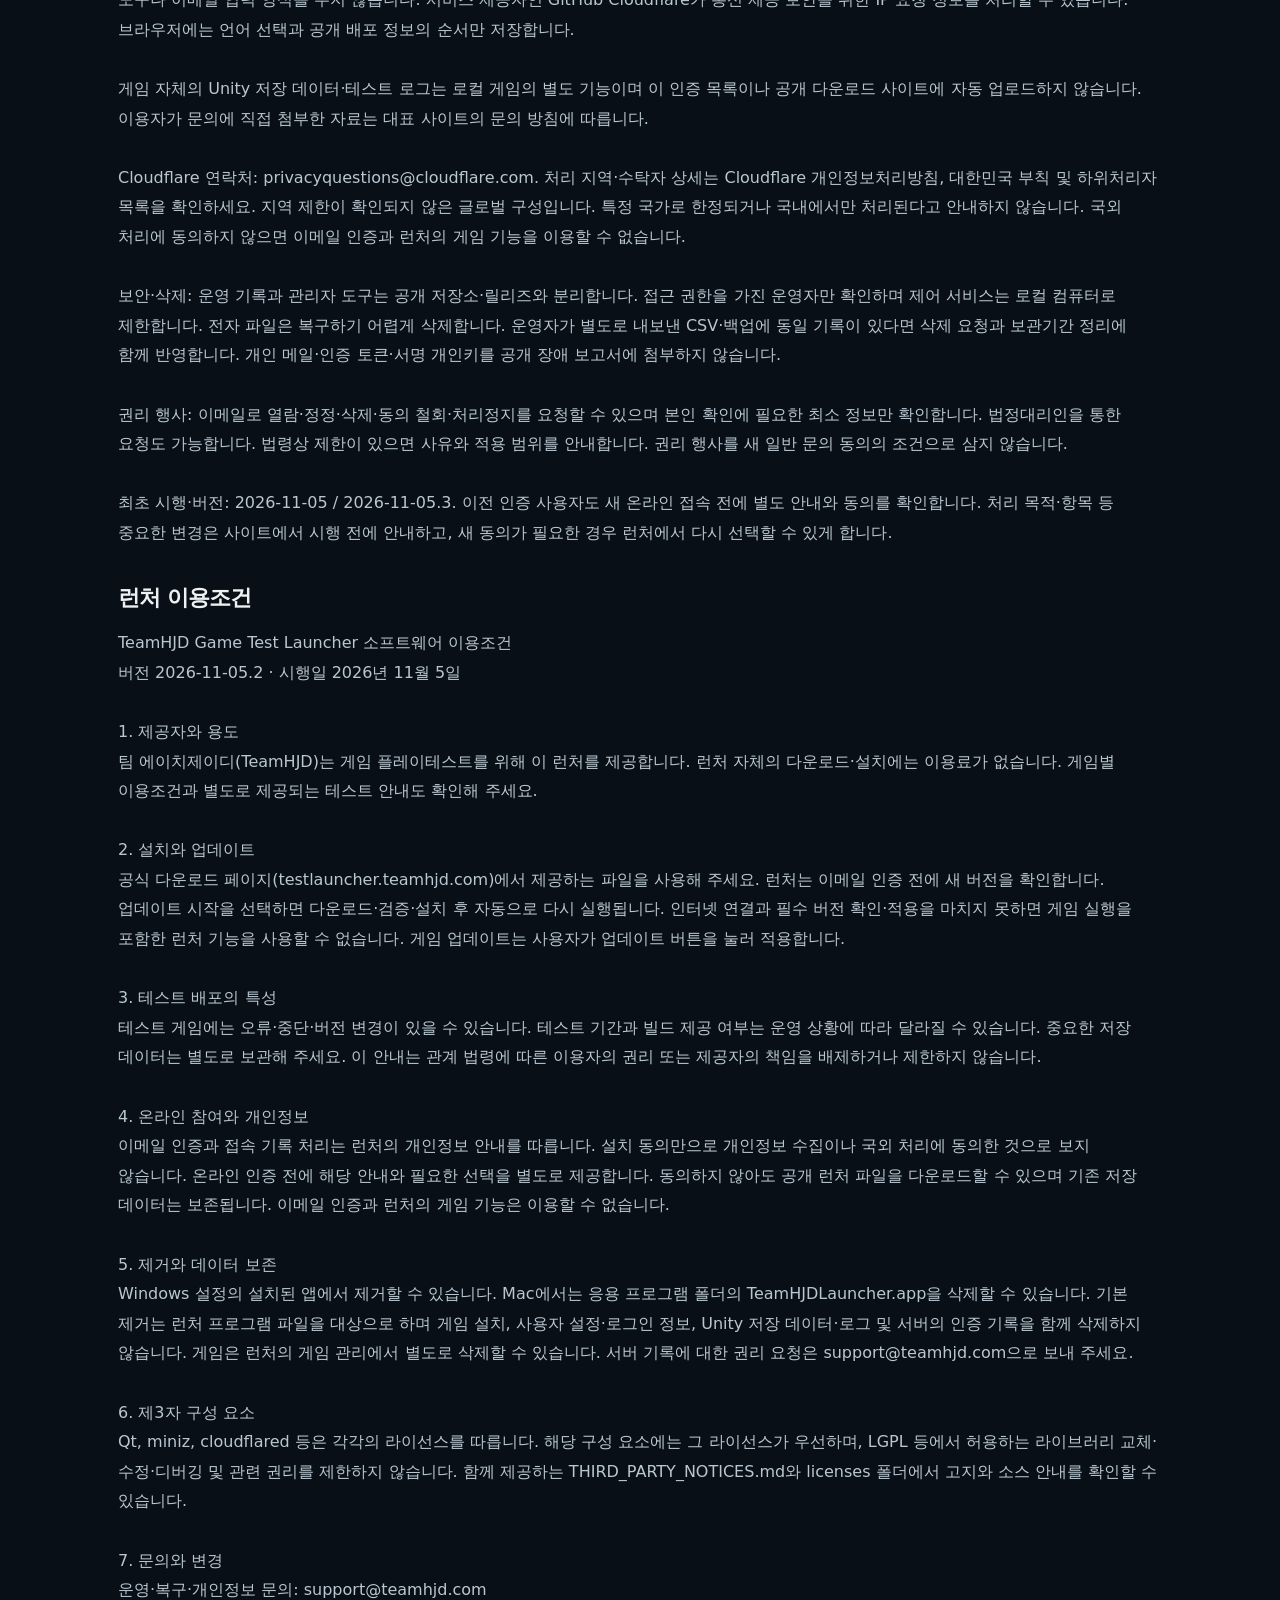
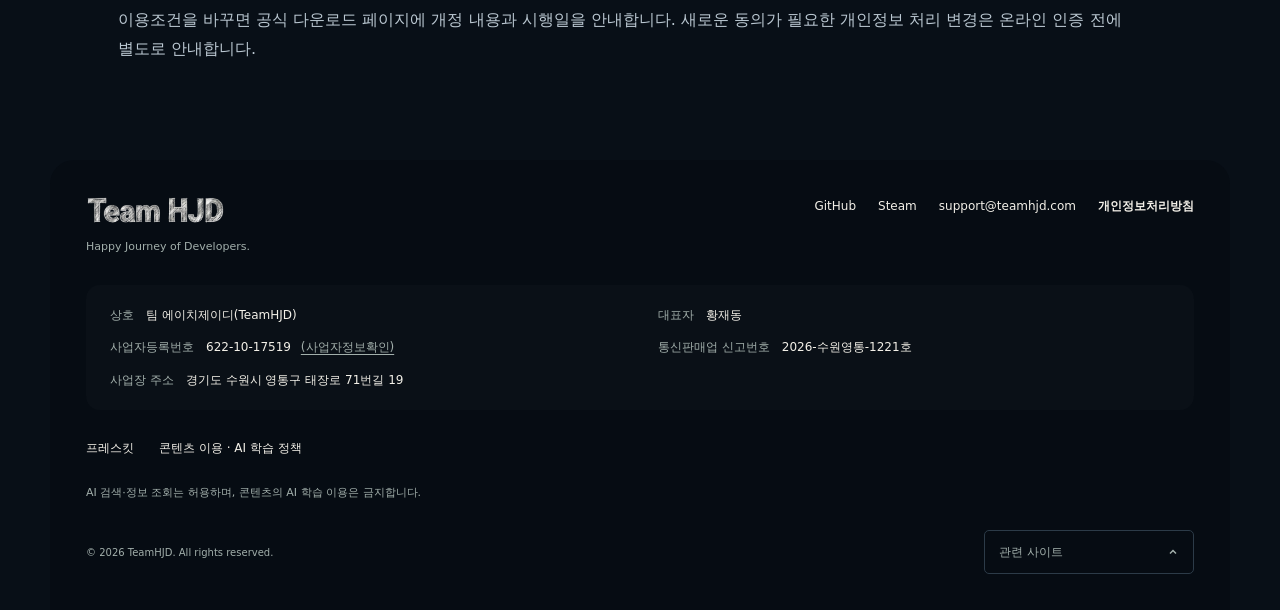
==== commit e86e5fc4: "Keep verified email login with encrypted device keys and revocable request proofs" ====
--- a/website/privacy.html
+++ b/website/privacy.html
@@ -2,12 +2,14 @@
 <html lang="ko"><head><meta charset="utf-8"><meta name="viewport" content="width=device-width,initial-scale=1"><meta name="robots" content="noindex,nofollow"><meta name="referrer" content="no-referrer"><meta http-equiv="Content-Security-Policy" content="default-src 'self'; style-src 'self'; img-src 'self'; base-uri 'none'; form-action 'none'"><title>이용조건 · 런처 개인정보 안내 — TeamHJD</title><link rel="stylesheet" href="styles.css?v=dc9a35fb83fb"><link rel="icon" href="assets/favicons/v1/launcher/favicon.ico"></head><body>
 <header class="shell header"><a class="wordmark" href="https://teamhjd.com/"><img src="assets/teamhjd-wordmark.png" alt="TeamHJD" width="486" height="98"></a><a class="public-home" href="index.html">다운로드로 돌아가기</a></header>
 <main class="shell legal-page"><h1>이용조건 · 런처 개인정보 안내</h1>
-<p class="details" lang="en">TeamHJD playtesting launcher. Email verification and online access require separate consent for the private email/access registry and Cloudflare international processing. Records expire 180 days after last access. Declining blocks email verification and game features in the launcher. Public downloads and stored data remain available. Removing the app preserves games, settings and server records. Privacy requests: support@teamhjd.com. The full Korean notice and terms follow.</p>
-<p class="details" lang="zh-CN">TeamHJD 游戏测试启动器。在线功能需要分别同意私有邮箱和访问记录的处理，以及 Cloudflare 境外处理。记录在最后访问后 180 天到期。拒绝后无法使用邮箱验证及启动器的游戏功能，公开下载与已保存数据不受影响。卸载应用会保留游戏、设置及服务器记录。隐私请求：support@teamhjd.com。以下为韩文完整政策和条款。</p>
+<p class="details" lang="en">TeamHJD playtesting launcher. Email verification and online access require separate consent for the private email/access registry and Cloudflare international processing. Device login stores a random registration ID, a public key and registration/access/revocation times. The encrypted private key stays on your device. Device access can be revoked; records expire 180 days after last access. Declining blocks email verification and game features in the launcher. Public downloads and stored data remain available. Removing the app preserves games, settings and server records. Privacy requests: support@teamhjd.com. The full Korean notice and terms follow.</p>
+<p class="details" lang="zh-CN">TeamHJD 游戏测试启动器。在线功能需要分别同意私有邮箱和访问记录的处理，以及 Cloudflare 境外处理。设备登录会保存随机注册标识、公钥及注册、访问和撤销时间；加密私钥仅保留在设备上。设备访问可被撤销，记录在最后访问后 180 天到期。拒绝后无法使用邮箱验证及启动器的游戏功能，公开下载与已保存数据不受影响。卸载应用会保留游戏、设置及服务器记录。隐私请求：support@teamhjd.com。以下为韩文完整政策和条款。</p>
 <nav class="policy-navigation"><a href="#privacy">개인정보</a><a href="#terms">이용조건</a><a href="mailto:support@teamhjd.com">권리 요청</a></nav>
-<section id="privacy"><h2>런처 개인정보 처리</h2><pre class="legal-text">TeamHJD 플레이테스트 개인정보 안내 · 2026-11-05.1
+<section id="privacy"><h2>런처 개인정보 처리</h2><pre class="legal-text">TeamHJD 플레이테스트 개인정보 안내 · 2026-11-05.3
 
-수집·이용: 이메일 인증, 테스트 접근 관리와 인증 이력 확인을 위해 인증된 이메일, 최초·최근 인증 및 최근 접속 시각, 인증 세션 횟수, 세션 해시·만료 시각과 이 안내의 동의 버전·기록 시각을 비공개 운영 서버에 저장합니다. 마케팅에 사용하지 않습니다. 이 목록에 IP·기기 ID·게임 플레이 로그는 저장하지 않습니다.
+수집·이용: 이메일 인증, 테스트 접근 관리와 인증 이력 확인을 위해 인증된 이메일, 최초·최근 인증 및 최근 접속 시각, 인증 세션 횟수, 세션 해시·만료 시각, 기기 로그인용 무작위 등록 식별자·공개키·등록/최근 접근/회수 시각과 이 안내의 동의 버전·기록 시각을 비공개 운영 서버에 저장합니다. 마케팅에 사용하지 않습니다. IP·하드웨어 고유번호·기기명·게임 플레이 로그는 자체 목록에 저장하지 않습니다. 무작위 기기 등록 식별자는 하드웨어 지문이 아니며 기기별 접근 회수에 사용합니다.
+
+기기 로그인: 최초 이메일 인증 후 기기별 인증을 유지합니다. 개인키는 기기에서 생성해 Windows 현재 사용자 DPAPI 또는 macOS Keychain 기반 암호화로 보호하며 서버에 전송하지 않습니다. 서버에는 공개키만 등록하고 일회용 요청 서명으로 기기 소유를 확인합니다. 로그아웃·운영자 회수·기기 키 손상/분실·장기 미사용 정리 시에는 재인증이 필요합니다. 앱 업데이트는 기기 로그인을 보존합니다. 같은 사용자 권한의 악성코드나 운영체제 침해까지 암호화가 완벽하게 차단하는 것은 아닙니다.
 
 보관: 최근 접속 후 180일까지이며, 목적 달성이나 유효한 삭제 요청 시 더 일찍 삭제합니다. 서버 시작 및 운영 중 매시간 만료 기록을 정리합니다. PC가 꺼진 동안의 만료 기록은 다음 시작에 정리합니다. 앱 제거와 서버 기록 삭제는 별개입니다.
 
@@ -28,7 +30,7 @@
 
 권리 행사: 이메일로 열람·정정·삭제·동의 철회·처리정지를 요청할 수 있으며 본인 확인에 필요한 최소 정보만 확인합니다. 법정대리인을 통한 요청도 가능합니다. 법령상 제한이 있으면 사유와 적용 범위를 안내합니다. 권리 행사를 새 일반 문의 동의의 조건으로 삼지 않습니다.
 
-최초 시행·버전: 2026-11-05 / 2026-11-05.1. 이전 인증 사용자도 새 온라인 접속 전에 별도 안내와 동의를 확인합니다. 처리 목적·항목 등 중요한 변경은 사이트에서 시행 전에 안내하고, 새 동의가 필요한 경우 런처에서 다시 선택할 수 있게 합니다.
+최초 시행·버전: 2026-11-05 / 2026-11-05.3. 이전 인증 사용자도 새 온라인 접속 전에 별도 안내와 동의를 확인합니다. 처리 목적·항목 등 중요한 변경은 사이트에서 시행 전에 안내하고, 새 동의가 필요한 경우 런처에서 다시 선택할 수 있게 합니다.
 </pre></section>
 <section id="terms"><h2>런처 이용조건</h2><pre class="legal-text">TeamHJD Game Test Launcher 소프트웨어 이용조건
 버전 2026-11-05.2 · 시행일 2026년 11월 5일
